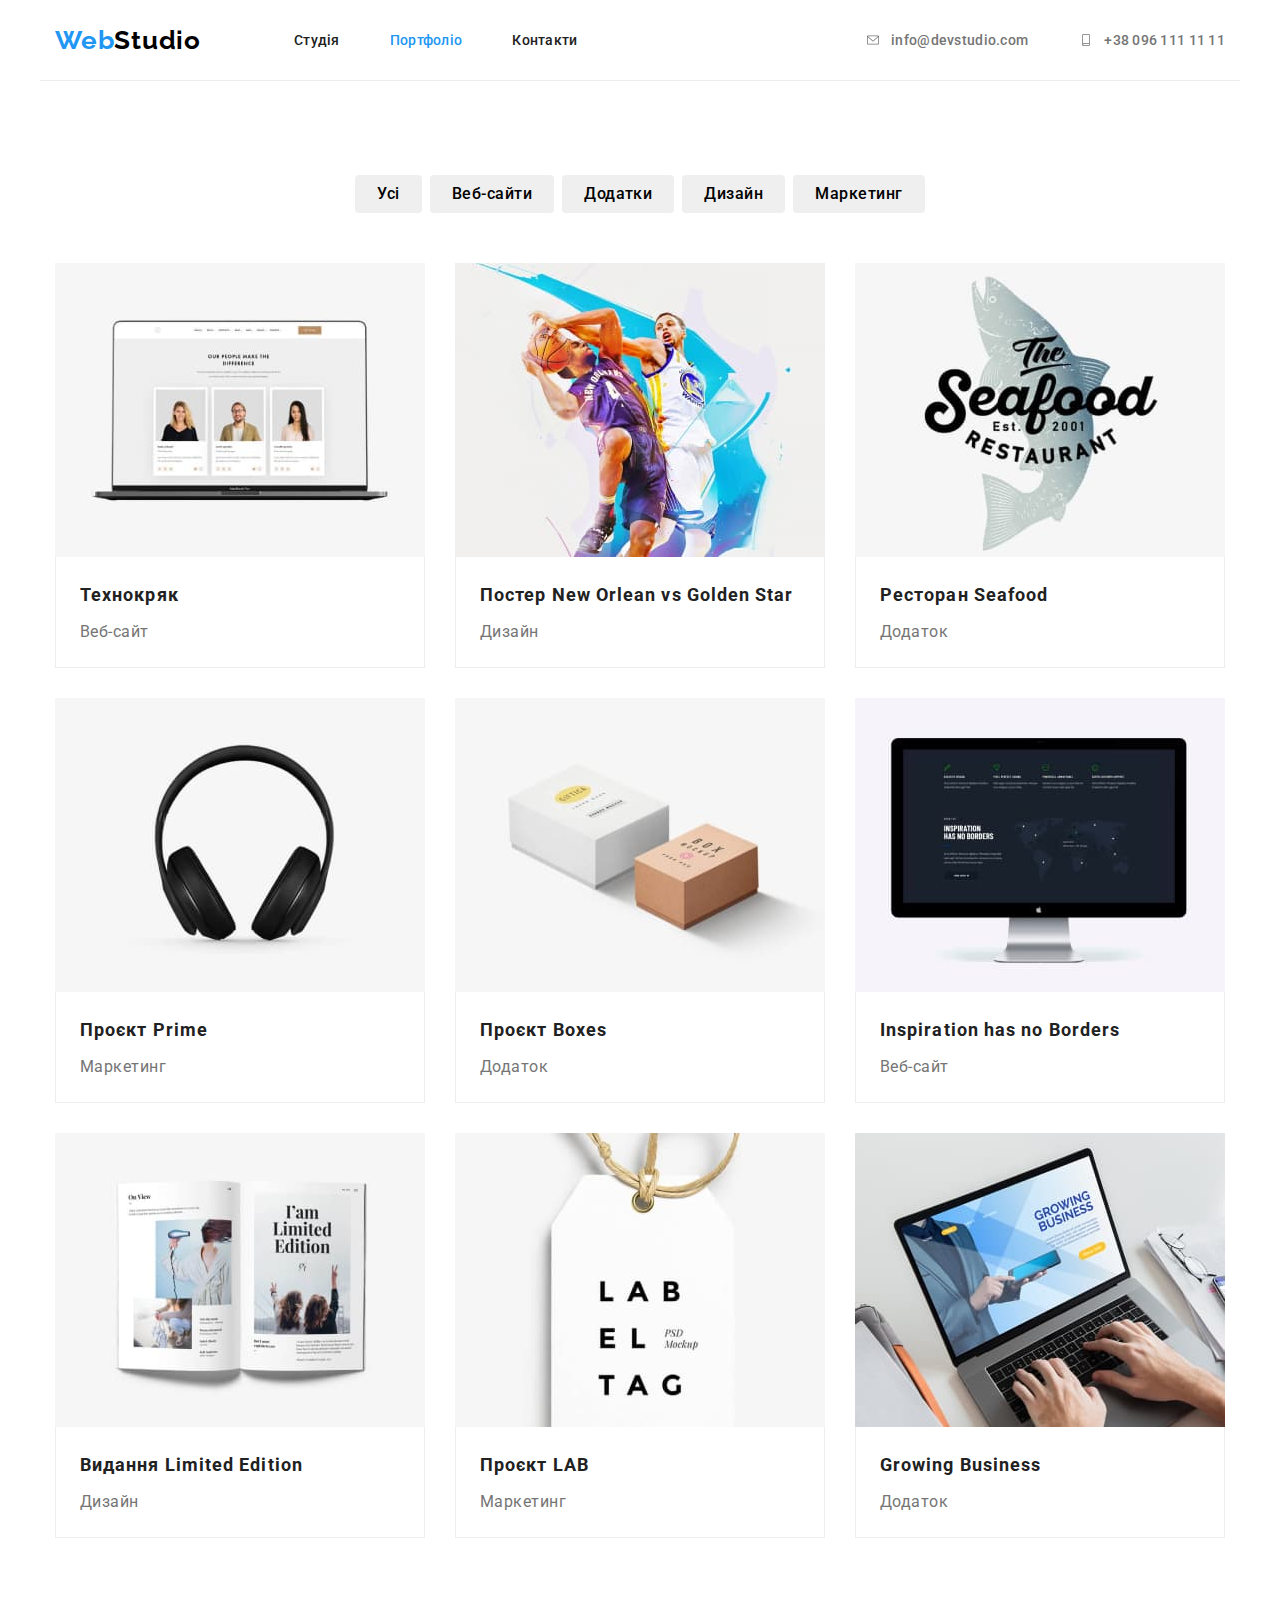
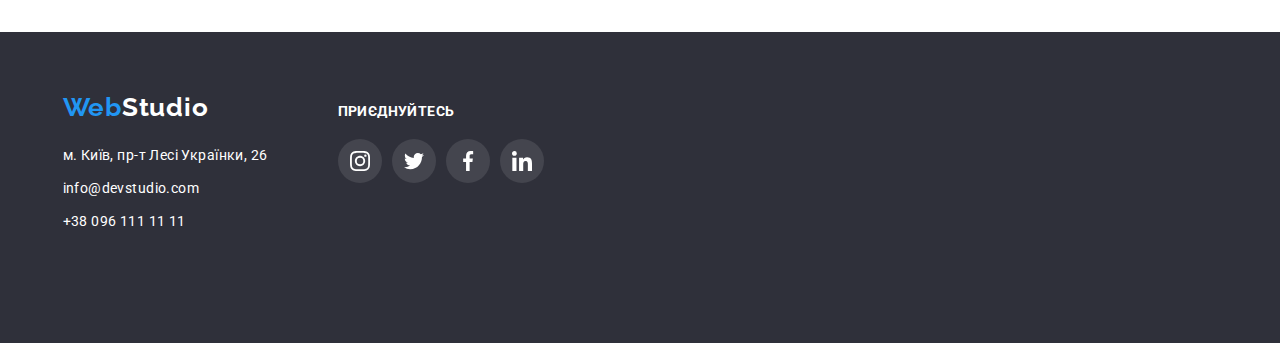
==== portfolio.html @ 4fbd9427 "hw-4" ====
<!DOCTYPE html>
<html lang="uk">
<head>
  <meta charset="UTF-8">
  <meta http-equiv="X-UA-Compatible" content="IE=edge">
  <meta name="viewport" content="width=device-width, initial-scale=1.0">
  <title>Document</title>
  <link rel="preconnect" href="https://fonts.googleapis.com">
  <link rel="preconnect" href="https://fonts.gstatic.com" crossorigin>
  <link href="https://fonts.googleapis.com/css2?family=Oleo+Script&family=Raleway:wght@700&family=Roboto:wght@400;500;700;900&display=swap" rel="stylesheet">
  <link rel="stylesheet" href="https://cdnjs.cloudflare.com/ajax/libs/modern-normalize/1.1.0/modern-normalize.min.css">

  <link rel="stylesheet" href="./css/styles.css">
</head>
<body>
<header>
  <div class="header-line conteiner site-nav">
    <nav class="site-nav">
      <a lang="en" class="logo" href="./index.html"><span class="logo-accent">Web</span><span
          class="logo-accent-second">Studio</span></a>
      <ul class=" site-nav list">
        <li class="item"><a href="./index.html" class="link">Студія</a></li>
        <li class="item"><a href="./portfolio.html" class="link current">Портфоліо</a></li>
        <li class="item"><a href="#" class="link">Контакти</a></li>
      </ul>
    </nav>
    <ul class="site-nav list right-position">
      <li class="item">
        <a href="#" class="link-contact">
          <svg class="contact-icon" width="16" height="12">
            <use href="./images/icons.svg#icon-envelope"></use>
          </svg>info@devstudio.com
        </a>
      </li>
      <li class="item">
        <a href="tel:+380961111111" class="link-contact">
          <svg class="contact-icon" width="16" height="12">
            <use href="./images/icons.svg#icon-smartphone">
            </use>
          </svg>+38 096 111 11 11
        </a>
      </li>
    </ul>
  </div>

</header>
<main>
  <section class="hero-portfolio">
    <div class="conteiner">
      <h1 class="visually-hidden">Наші роботи</h1>
      <ul class="list our-works">
        <li class="works"> <button type="button" class="button">Усі</button></li>
        <li class="works"> <button type="button" class="button">Веб-сайти</button></li>
        <li class="works"> <button type="button" class="button">Додатки</button></li>
        <li class="works"> <button type="button" class="button">Дизайн</button></li>
        <li class="works"> <button type="button" class="button">Маркетинг</button></li>
      </ul>
      <h2 class="visually-hidden">Зразки проєктів</h2>
      <ul class="project-list">
        <li class="works-sample">
          <img class="pjimg" src="./images/pj1.jpg" alt="відкритий веб-сайт на екрані ноутбука" width="370" height="294">
          <div class="project-description">
            <h3 class="project-name">Технокряк</h3>
            <p class="project-type">Веб-сайт</p>
          </div> 
        </li>
        <li class="works-sample">
         <img class="pjimg" src="./images/pj2.jpg" alt="два баскетболісти грають баскетбол" width="370" height="294">
         <div class="project-description">
           <h3 class="project-name">Постер New Orlean vs Golden Star</h3>
           <p class="project-type">Дизайн</p> 
         </div>
        </li>
        <li class="works-sample">
         <img class="pjimg" src="./images/pj3.jpg" alt="логотип ресторану" width="370" height="294">
         <div class="project-description">
           <h3 class="project-name">Ресторан Seafood</h3>
           <p class="project-type">Додаток</p>
         </div>
        </li>
        <li class="works-sample">
         <img class="pjimg" src="./images/pj4.jpg" alt="чорні великі навушники для прослуховування музики" width="370" height="294">
         <div class="project-description">
           <h3 class="project-name">Проєкт Prime</h3>
           <p class="project-type">Маркетинг</p>
         </div>
        </li>
        <li class="works-sample">
          <img class="pjimg" src="./images/pj5.jpg" alt="дві коробки" width="370" height="294">
          <div class="project-description">
           <h3 class="project-name">Проєкт Boxes</h3>
           <p class="project-type">Додаток</p>
          </div>
        </li>
        <li class="works-sample">
          <img class="pjimg" src="./images/pj6.jpg" alt="монітор комп'ютера" width="370" height="294">
          <div class="project-description">
           <h3 class="project-name">Inspiration has no Borders</h3>
           <p class="project-type">Веб-сайт</p>
          </div>
        </li>
        <li class="works-sample">
           <img class="pjimg" src="./images/pj7.jpg" alt="розкритий глянцевий журнал" width="370" height="294">
           <div class="project-description">
             <h3 class="project-name">Видання Limited Edition</h3>
             <p class="project-type">Дизайн</p>
           </div>
        </li>
        <li class="works-sample">
           <img class="pjimg" src="./images/pj8.jpg" alt="бірка" width="370" height="294">
           <div class="project-description">
             <h3 class="project-name">Проєкт LAB</h3>
             <p class="project-type">Маркетинг</p>
           </div>
        </li>
        <li class="works-sample">
           <img class="pjimg" src="./images/pj9.jpg" alt="робота за ноутбуком" width="370" height="294">
           <div class="project-description">
             <h3 class="project-name">Growing Business</h3>
             <p class="project-type">Додаток</p>
           </div>
        </li>
      </ul>    
   </div>
  </section>   
  
</main>
<footer class="footer">
  <div class="conteiner">
    <div class="parrent-address">
      <div class="address-content">
        <a lang="en" class="logo-footer" href="./index.html"><span class="logo-footer-accent">Web</span><span
            class="logo-footer-accent-second">Studio<span></a>
        <address class="address">
          <ul class="footer-list">
            <li class=footer-address>
              <a href="https://goo.gl/maps/9u5cawYjL2fReU3x6" target="_blank" rel="noopener noreferrer nofollow"
                class="contact"> м. Київ, пр-т Лесі Українки, 26</a>
            </li>
            <li class=footer-address><a href="#" class="contact">info@devstudio.com</a></li>
            <li class=footer-address><a href="#" class="contact">+38 096 111 11 11</a></li>
          </ul>
        </address>
      </div>
      <div class="social-networks">
        <h3 class="join-us">ПРИЄДНУЙТЕСЬ</h3>
        <div class="footer-social-links">
          <a class="footer-list-icon" href="#">
            <svg class="footer-link-icon" width="20" height="20">
              <use href="./images/icons.svg#icon-instagram-2"></use>
            </svg>
          </a>
          <a class="footer-list-icon" href="#">
            <svg class="footer-link-icon" width="20" height="20">
              <use href="./images/icons.svg#icon-twitter-1"></use>
            </svg>
          </a>
          <a class="footer-list-icon" href="#">
            <svg class="footer-link-icon" width="20" height="20">
              <use href="/images/icons.svg#icon-facebook-1"></use>
            </svg>
          </a>
          <a class="footer-list-icon" href="#">
            <svg class="footer-link-icon" width="20" height="20">
              <use href="./images/icons.svg#icon-linkedin-1"></use>
            </svg>
          </a>
        </div>
      </div>
    </div>

  </div>

</footer>
</body>
</html>
---- css/styles.css ----
:root{
  --primary-text-color:#757575;
  --title-text-color: #212121;
  --accent-color: #2196f3;
  --primary-background-color:#ffffff;
  --background-color: #f5f4fa;
  --text-color:#ffffff;
  --border-color: #ececec; 
  --border-color-secondary:#eeeeee;
  --icon-color: #AFB1B8; 



}
html{
  box-sizing: border-box;
}
*,
*::before,
*::after{
  box-sizing: inherit;
}

body{
  background-color: var(--primary-background-color)
  color: var(--primary-text-color);
  font-family: "Roboto" , sans-serif
}

/*Хедер*/
.header-line{
  max-width: 1600px;
  border-bottom: 1px solid var(--border-color);
}
.conteiner{
  margin: auto;
  width: 1200px;
  padding-left: 15px;
  padding-right: 15px;
}
.logo{
  display: block;
  padding-top: 24px;
  padding-bottom: 24px;
  margin-right: 93px;
  text-decoration: none;

}
.logo-accent{
  color:var(--accent-color);
  font-family: "Raleway", sans-serif;
  font-weight: 700;
  font-size: 26px;
  line-height: 31px;
  letter-spacing: 0.03em;
}
.logo-accent-second{
  color:#000000;
  font-family: "Raleway", sans-serif;
  font-weight: 700;
  font-size: 26px;
  line-height: 31px;
  letter-spacing: 0.03em;
}
.list{
  list-style: none;
  padding: 0;
  background-color: var(--primary-background-color);
}
h1,
h2,
h3,
h4,
h5,
h6,
p,
ul{
  margin: 0;
  padding: 0;
}


/*site-nav list*/
.site-nav {
  display: flex;
  align-items: center;
}

.site-nav .item+.item {
  margin-left: 50px;
}
.right-position{
  margin-left: auto;
}
.site-nav .link{
  color: var(--title-text-color);
  font-family: inherit;
  font-weight: 500;
  font-size: 14px;
  line-height: 16px;
  letter-spacing: 0.02em;
  text-decoration: none;
}
.site-nav .link:hover, 
.site-nav .link:focus{
  color: var(--accent-color);
}
.site-nav .link.current{
  color: var(--accent-color);
}
.site-nav .link{
  display: block;
  padding-top: 32px;
  padding-bottom: 32px;
}
.link-contact{
  display: flex;
  align-items: center;
  gap: 10px;
  padding-top: 32px;
  padding-bottom: 32px;
  color: var(--primary-text-color);
  font-family: "Roboto";
  font-weight: 500;
  font-size: 14px;
  line-height: 16px;
  letter-spacing: 0.02em;
  text-decoration: none;
}
.link-contact:hover{
  color: var(--accent-color);
  
}
.link-contact:hover .contact-icon,
.link-contact:focus .contact-icon{
  fill: var(--accent-color);
}
.contact-icon{
  display: flex;
  align-items: center;
  width: 16px;
  height: 12px;
  fill: var(--primary-text-color);
}

/*Main*/
  
.hero{
  text-align: center;
  background-color: #2F303A;
  padding-bottom: 200px;
  padding-top: 200px;
}
.overlay{
  max-width: 1600px;
  height: 600px;
  margin-left: auto;
  margin-right: auto;
  background-image: linear-gradient(to right, rgba(47, 48, 58, 0.4), rgba(47, 48, 58, 0.4)), url(../images/hero.jpg);
  background-size: cover;
  background-repeat: no-repeat;
  background-position: center;
}
.hero-title{
  margin-left: auto;
  margin-right: auto;
  margin-bottom: 30px;
  width: 696px;
  color: var(--text-color);
  font-family: "Roboto";
  font-weight: 900;
  font-size: 44px;
  line-height: 60px;  
  letter-spacing: 0.06em;
  text-transform: uppercase;
}
.primary-button{
  display: inline-block;
  padding: 10px 32px;
  border: none;
  border-radius: 4px;
  text-align: center;
  color: var(--background-color);
  background-color: var(--accent-color);
  font-family: inherit;
  font-weight: 700;
  font-size: 16px;
  line-height: 30px;
  letter-spacing: 0.06em;
  cursor: pointer;
  text-decoration: none;
}
.primary-button:hover,
.primary-button:focus {
  color: var(--background-color);
  background-color: #188ce8;
}

.visually-hidden {
  position: absolute;
  white-space: nowrap;
  width: 1px;
  height: 1px;
  overflow: hidden;
  border: 0;
  padding: 0;
  clip: rect(0 0 0 0);
  clip-path: inset(50%);
  margin: -1px;
}
.benefits{
  padding-bottom: 94px;
  padding-top: 94px;
  padding-left: 0;
  padding-right: 0;
}
.conteiner-benefits{
  display: flex;
}
.conteiner-benefits .block+.block{
  margin-left: 30px;
}
.benefits-icon{
  display: inline-block;
  align-items:center;
  justify-content: center;
  padding: 25px 100px ;
  width: 270px;
  height: 120px;
  border-radius: 4px;
  background-color: var(--background-color);
  margin-bottom: 30px;
}

.list-of{
  margin-bottom: 10px;
  width: 270px;
  color: var(--title-text-color);
  background-color: var(--primary-background-color);
  font-weight: 700;
  font-size: 14px;
  line-height: 16px;
  letter-spacing: 0.03em;
  text-transform: uppercase
}
.description{
  width: 270px;
  font-weight: 400;
  font-size: 14px;
  line-height: 24px;
  letter-spacing: 0.03em;
  color: var(--primary-text-color)
}
.section-work{
  padding: 0;
  padding-bottom: 94px;
}
.section-occupation{
  margin-bottom: 50px;
  text-align: center;
  color:var(--title-text-color);
  font-weight: 700;
  font-size: 36px;
  line-height: 42px;
  letter-spacing: 0.03em;
}
.occupation{
  display: flex;
}
.action+.action{
  margin-left: 30px;
}
.section-members{
  padding-top: 94px;
  padding-bottom: 94px;
  background-color: var(--background-color);
}
.our-team{
  margin-bottom: 50px;
  text-align: center;
  color: var(--title-text-color);
  font-weight: 700;
  font-size: 36px;
  line-height: 42px;
  letter-spacing: 0.03em;
}
.list-members{
  display: flex;
  padding:0;
  list-style: none;
}
.list-members .member+.member {
  margin-left: 30px;
}
.member{
  box-shadow: 0px 1px 3px rgba(0, 0, 0, 0.12), 0px 1px 1px rgba(0, 0, 0, 0.14), 0px 2px 1px rgba(0, 0, 0, 0.2);
  border-radius: 0px 0px 4px 4px;
  background-color: var(--primary-background-color);
}
img {
  display: block;
  max-width: 100%;
  height: auto;
}
.member-name{
  text-align: center;
  margin-bottom: 10px;
  color: var(--title-text-color);
  padding-top: 30px;
  font-weight: 500;
  font-size: 16px;
  line-height: 19px;
  letter-spacing: 0.03em;
}
.position{
  text-align: center;
  margin-bottom: 16px;
  color:var(--primary-text-color);
  font-weight: 400;
  font-size: 16px;
  line-height: 19px;
  letter-spacing: 0.03em;
}
.social-links{
  display: flex;
  align-items: center;
  justify-content: center;
  gap: 10px;
  padding-left: 32px;
  padding-right: 32px;
  padding-bottom: 30px;
}
.link-icon{
  display: flex;
  align-items: center;
  justify-content: center;
  border: 0;
  border-radius: 50%;
  width: 44px;
  height: 44px;
  background-color: var(--primary-background-color);
  color: var(--icon-color);
}

.link-icon:hover,
.link-icon:focus{
  background-color: var(--accent-color);
}
.link-icon:hover .social-icon,
.link-icon:focus .social-icon {
  background-color: var(--accent-color);
  fill: var(--text-color);
}
.social-icon {
  fill: var(--icon-color);
}
/*Логотипи клієнтів*/
.section-clients{
  padding-top: 94px;
  padding-bottom: 94px;
}
.our-clients{
  display: flex;
  justify-content: center;
  text-align: center;
  margin-bottom: 50px;
  font-weight: 700;
  font-size: 36px;
  line-height: 42px;
  letter-spacing: 0.03em
}
.list-clients {
  display: flex;
  padding: 0;
  gap: 30px;
  list-style: none;
}
.link-logo{
  display: flex;
  justify-content: center;
  align-items: center;
  cursor: pointer;
  text-decoration: none;
  width: 170px;
  height: 92px;
  border: 1px solid var(--icon-color);
  border-radius: 4px;
  fill: var(--icon-color);
}
.link-logo:hover,
.link-logo:focus{
  fill: var(--accent-color);
  border-color: var(--accent-color)
}
.link-logo:hover .client-logo,
.link-logo:focus .client-logo{
  border-color: var(--accent-color)
}

/*Футер*/
.footer{
  background-color: #2F303A;
  padding-top: 60px;
  padding-bottom: 60px;
  padding-left: 15px;
}
.logo-footer{
  display: inline-block;
  margin-bottom: 20px;
  text-decoration: none;
}
.logo-footer-accent{
  color: var(--accent-color);
  font-family: "Raleway", sans-serif;
  font-weight: 700;
  font-size: 26px;
  line-height: 31px;
  letter-spacing: 0.03em;

}
.logo-footer-accent-second{
  color: var(--text-color);
  font-family: "Raleway", sans-serif;
  font-weight: 700;
  font-size: 26px;
  line-height: 31px;
  letter-spacing: 0.03em;
}
.address{
  font-style: normal;
}
.footer-list{
  list-style: none;
}
.footer-address {
  margin-bottom: 9px;
}
.footer-address:last-child {
  margin: 0;
}
/*позиціонування футера*/

.parrent-address{
  display: flex;
  align-items: baseline;
}
.address-content{
  margin-right: 70px;
}

/*соцмережі футера*/
.join-us{
  display: flex;
  margin-bottom: 20px;
  font-weight: 700;
  font-size: 14px;
  line-height: 16px;
  letter-spacing: 0.03em;
  color: var(--text-color);
}
.footer-social-links {
  display: flex;
  align-items: center;
  justify-content: center;
  gap: 10px;
  padding-bottom: 100px;
}

.footer-list-icon {
  display: flex;
  align-items: center;
  justify-content: center;
  border: 0;
  border-radius: 50%;
  width: 44px;
  height: 44px;
  background-color: rgba(255, 255, 255, 0.1);
}

.footer-list-icon:hover,
.footer-list-icon:focus {
  background-color: var(--accent-color);
}

.footer-list-icon:hover .footer-link-icon,
.footer-list-icon:focus .footer-link-icon {
  background-color: var(--accent-color);
  fill: var(--text-color);
}

.footer-link-icon {
  fill: var(--text-color);
}
.contact{
  color: var(--text-color);
  font-family: inherit;
  font-weight: 400;
  font-size: 14px;
  line-height: 24px;
  letter-spacing: 0.03em;
  text-decoration: none;
}
.contact:hover,
.contact:focus{
  color: var(--accent-color)
}
.contact-rgba{
  color: rgba(255, 255, 255, 0.6);
}
.hero-portfolio{
  list-style: none;
  background-color: var(--primary-background-color);
  color: var(--title-text-color);
  padding-top: 94px;
  padding-bottom: 94px;
}
.our-works{
  display: flex;
  text-align: center;
  justify-content: center;
  margin-bottom: 50px;
}
.works+.works{
  margin-left: 8px;
}
.button{
  display: inline-block;
  padding: 6px 22px;
  border: none;
  border-radius: 4px;
  align-items: center;
  font-family: inherit;
  cursor: pointer;
  font-weight: 500;
  font-size: 16px;
  line-height: 26px;
  letter-spacing: 0.03em;
}
.button:hover,
.button:focus{
  background-color: var(--accent-color);
  color: var(--text-color);
  box-shadow: 0px 3px 1px rgba(0, 0, 0, 0.1), 0px 1px 2px rgba(0, 0, 0, 0.08), 0px 2px 2px rgba(0, 0, 0, 0.12);
}
/*projects*/
.project-description{
  padding: 20px 24px;
  border-left: 1px solid var(--border-color-secondary);
  border-right: 1px solid var(--border-color-secondary);
  border-bottom: 1px solid var(--border-color-secondary);
}
.project-list{
  list-style: none;
  flex-wrap: wrap;
  display: flex;
  padding: 0;
}
.works-sample{
  width:370px;
  margin-right:30px;
  margin-bottom: 30px;
}
.works-sample:nth-child(3n){
  margin-right: 0;
}
.works-sample:nth-last-child(-n+3){
  margin-bottom: 0;
}
.works-sample:hover,
.works-sample:focus{
  box-shadow: 0px 1px 1px rgba(0, 0, 0, 0.12), 0px 4px 4px rgba(0, 0, 0, 0.06), 1px 4px 6px rgba(0, 0, 0, 0.16);
}

.project-name{
  margin-bottom: 4px;
  color: var(--title-text-color);
  font-weight: 700;
  font-size: 18px;
  line-height: 36px;
  letter-spacing: 0.06em;
}
.project-type{
  color: var(--primary-text-color);
  font-weight: 400;
  font-size: 16px;
  line-height: 30px;
  letter-spacing: 0.03em;
}
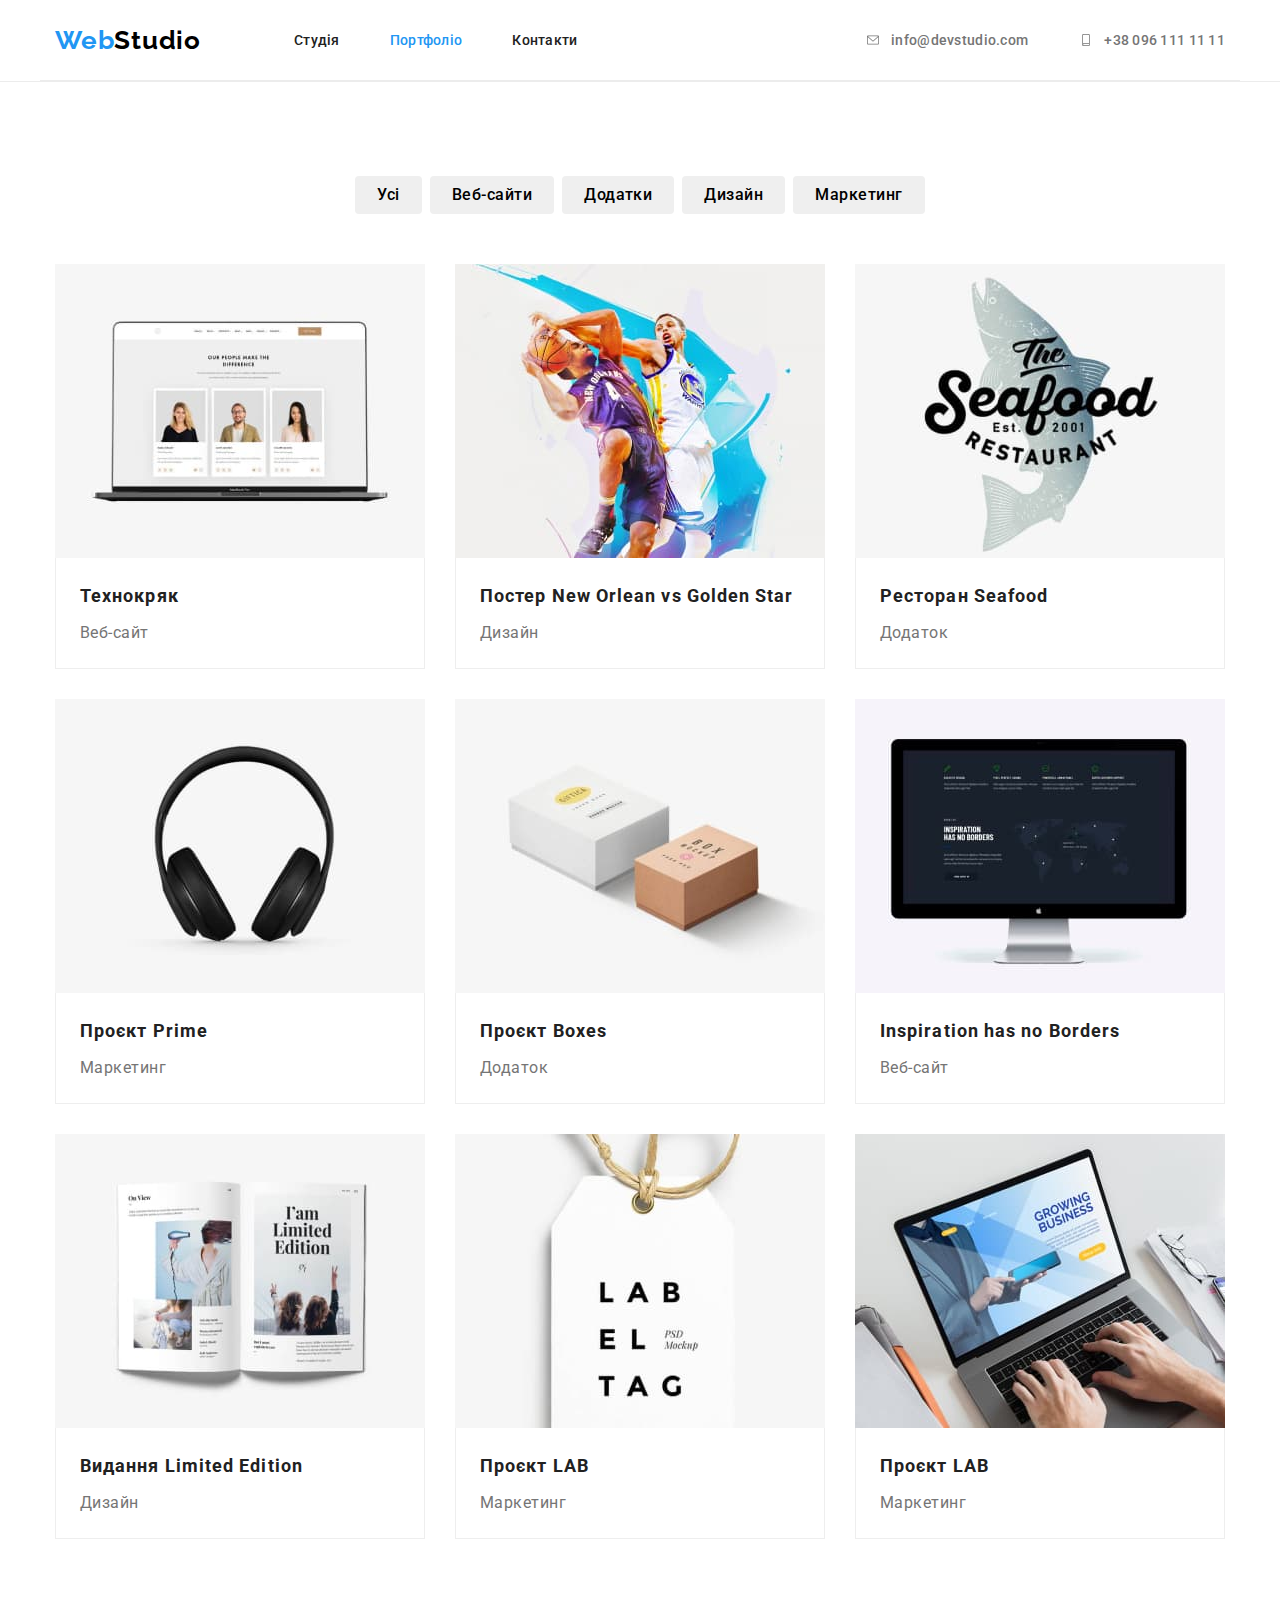
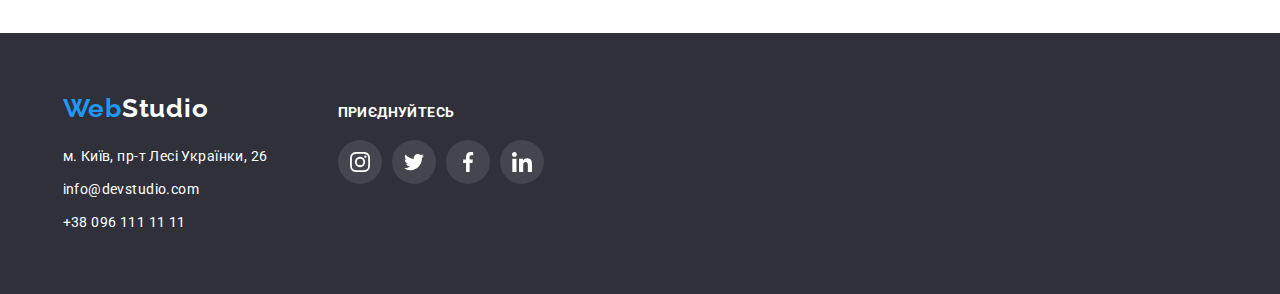
==== commit f9b46c89: "hw4" ====
--- a/portfolio.html
+++ b/portfolio.html
@@ -13,7 +13,7 @@
   <link rel="stylesheet" href="./css/styles.css">
 </head>
 <body>
-<header>
+<header class="header-line">
   <div class="header-line conteiner site-nav">
     <nav class="site-nav">
       <a lang="en" class="logo" href="./index.html"><span class="logo-accent">Web</span><span
@@ -58,67 +58,86 @@
       <h2 class="visually-hidden">Зразки проєктів</h2>
       <ul class="project-list">
         <li class="works-sample">
-          <img class="pjimg" src="./images/pj1.jpg" alt="відкритий веб-сайт на екрані ноутбука" width="370" height="294">
-          <div class="project-description">
-            <h3 class="project-name">Технокряк</h3>
-            <p class="project-type">Веб-сайт</p>
-          </div> 
-        </li>
-        <li class="works-sample">
-         <img class="pjimg" src="./images/pj2.jpg" alt="два баскетболісти грають баскетбол" width="370" height="294">
-         <div class="project-description">
-           <h3 class="project-name">Постер New Orlean vs Golden Star</h3>
-           <p class="project-type">Дизайн</p> 
-         </div>
-        </li>
-        <li class="works-sample">
-         <img class="pjimg" src="./images/pj3.jpg" alt="логотип ресторану" width="370" height="294">
-         <div class="project-description">
-           <h3 class="project-name">Ресторан Seafood</h3>
-           <p class="project-type">Додаток</p>
-         </div>
-        </li>
-        <li class="works-sample">
-         <img class="pjimg" src="./images/pj4.jpg" alt="чорні великі навушники для прослуховування музики" width="370" height="294">
-         <div class="project-description">
-           <h3 class="project-name">Проєкт Prime</h3>
-           <p class="project-type">Маркетинг</p>
-         </div>
-        </li>
-        <li class="works-sample">
-          <img class="pjimg" src="./images/pj5.jpg" alt="дві коробки" width="370" height="294">
-          <div class="project-description">
-           <h3 class="project-name">Проєкт Boxes</h3>
-           <p class="project-type">Додаток</p>
-          </div>
-        </li>
-        <li class="works-sample">
-          <img class="pjimg" src="./images/pj6.jpg" alt="монітор комп'ютера" width="370" height="294">
-          <div class="project-description">
-           <h3 class="project-name">Inspiration has no Borders</h3>
-           <p class="project-type">Веб-сайт</p>
-          </div>
-        </li>
-        <li class="works-sample">
+          <a class="link-sample" href="#">
+            <img class="pjimg" src="./images/pj1.jpg" alt="відкритий веб-сайт на екрані ноутбука" width="370" height="294">
+            <div class="project-description">
+              <h3 class="project-name">Технокряк</h3>
+              <p class="project-type">Веб-сайт</p>
+            </div>
+          </a>
+        </li>
+        <li class="works-sample">
+          <a class="link-sample" href="#">
+           <img class="pjimg" src="./images/pj2.jpg" alt="два баскетболісти грають баскетбол" width="370" height="294">
+           <div class="project-description">
+             <h3 class="project-name">Постер New Orlean vs Golden Star</h3>
+             <p class="project-type">Дизайн</p>
+           </div>
+          </a>
+        </li>
+        <li class="works-sample">
+          <a class="link-sample" href="#">
+            <img class="pjimg" src="./images/pj3.jpg" alt="логотип ресторану" width="370" height="294">
+            <div class="project-description">
+              <h3 class="project-name">Ресторан Seafood</h3>
+              <p class="project-type">Додаток</p>
+            </div>
+          </a>
+        </li>
+        <li class="works-sample">
+          <a class="link-sample" href="#">
+           <img class="pjimg" src="./images/pj4.jpg" alt="чорні великі навушники для прослуховування музики" width="370"
+            height="294">
+           <div class="project-description">
+             <h3 class="project-name">Проєкт Prime</h3>
+             <p class="project-type">Маркетинг</p>
+           </div>
+          </a>    
+        </li>
+        <li class="works-sample">
+          <a class="link-sample" href="#">
+           <img class="pjimg" src="./images/pj5.jpg" alt="дві коробки" width="370" height="294">
+           <div class="project-description">
+             <h3 class="project-name">Проєкт Boxes</h3>
+             <p class="project-type">Додаток</p>
+           </div>
+          </a>
+        </li>
+        <li class="works-sample">
+          <a class="link-sample" href="#">
+           <img class="pjimg" src="./images/pj6.jpg" alt="монітор комп'ютера" width="370" height="294">
+           <div class="project-description">
+             <h3 class="project-name">Inspiration has no Borders</h3>
+             <p class="project-type">Веб-сайт</p>
+           </div>
+          </a>
+        </li>
+        <li class="works-sample">
+          <a class="link-sample" href="#">
            <img class="pjimg" src="./images/pj7.jpg" alt="розкритий глянцевий журнал" width="370" height="294">
            <div class="project-description">
              <h3 class="project-name">Видання Limited Edition</h3>
              <p class="project-type">Дизайн</p>
            </div>
-        </li>
-        <li class="works-sample">
-           <img class="pjimg" src="./images/pj8.jpg" alt="бірка" width="370" height="294">
-           <div class="project-description">
-             <h3 class="project-name">Проєкт LAB</h3>
-             <p class="project-type">Маркетинг</p>
-           </div>
-        </li>
-        <li class="works-sample">
-           <img class="pjimg" src="./images/pj9.jpg" alt="робота за ноутбуком" width="370" height="294">
-           <div class="project-description">
-             <h3 class="project-name">Growing Business</h3>
-             <p class="project-type">Додаток</p>
-           </div>
+          </a>
+        </li>
+        <li class="works-sample">
+          <a class="link-sample" href="#">
+            <img class="pjimg" src="./images/pj8.jpg" alt="бірка" width="370" height="294">
+            <div class="project-description">
+              <h3 class="project-name">Проєкт LAB</h3>
+              <p class="project-type">Маркетинг</p>
+            </div>
+          </a>
+        </li>
+        <li class="works-sample">
+          <a class="link-sample" href="#">
+            <img class="pjimg" src="./images/pj9.jpg" alt="ноутбук" width="370" height="294">
+            <div class="project-description">
+              <h3 class="project-name">Проєкт LAB</h3>
+              <p class="project-type">Маркетинг</p>
+            </div>
+          </a>
         </li>
       </ul>    
    </div>
@@ -144,28 +163,36 @@
       </div>
       <div class="social-networks">
         <h3 class="join-us">ПРИЄДНУЙТЕСЬ</h3>
-        <div class="footer-social-links">
-          <a class="footer-list-icon" href="#">
-            <svg class="footer-link-icon" width="20" height="20">
-              <use href="./images/icons.svg#icon-instagram-2"></use>
-            </svg>
-          </a>
-          <a class="footer-list-icon" href="#">
-            <svg class="footer-link-icon" width="20" height="20">
-              <use href="./images/icons.svg#icon-twitter-1"></use>
-            </svg>
-          </a>
-          <a class="footer-list-icon" href="#">
-            <svg class="footer-link-icon" width="20" height="20">
-              <use href="/images/icons.svg#icon-facebook-1"></use>
-            </svg>
-          </a>
-          <a class="footer-list-icon" href="#">
-            <svg class="footer-link-icon" width="20" height="20">
-              <use href="./images/icons.svg#icon-linkedin-1"></use>
-            </svg>
-          </a>
-        </div>
+        <ul class="footer-social-links">
+          <li>
+            <a class="footer-list-icon" href="#">
+              <svg class="footer-link-icon" width="20" height="20">
+                <use href="./images/icons.svg#icon-instagram-2"></use>
+              </svg>
+           </a>
+          </li>
+          <li>
+           <a class="footer-list-icon" href="#">
+              <svg class="footer-link-icon" width="20" height="20">
+                <use href="./images/icons.svg#icon-twitter-1"></use>
+             </svg>
+           </a>
+         </li>
+         <li>
+           <a class="footer-list-icon" href="#">
+             <svg class="footer-link-icon" width="20" height="20">
+               <use href="./images/icons.svg#icon-facebook-1"></use>
+             </svg>
+           </a>
+         </li>
+         <li>
+           <a class="footer-list-icon" href="#">
+             <svg class="footer-link-icon" width="20" height="20">
+               <use href="./images/icons.svg#icon-linkedin-1"></use>
+             </svg>
+           </a>
+         </li>
+       </ul>
       </div>
     </div>
 
--- a/css/styles.css
+++ b/css/styles.css
@@ -29,7 +29,8 @@
 
 /*Хедер*/
 .header-line{
-  max-width: 1600px;
+  margin-left: auto;
+  margin-right: auto;
   border-bottom: 1px solid var(--border-color);
 }
 .conteiner{
@@ -323,13 +324,13 @@
 }
 .social-links{
   display: flex;
+  list-style-type: none;
   align-items: center;
   justify-content: center;
   gap: 10px;
-  padding-left: 32px;
-  padding-right: 32px;
   padding-bottom: 30px;
 }
+
 .link-icon{
   display: flex;
   align-items: center;
@@ -460,10 +461,10 @@
 }
 .footer-social-links {
   display: flex;
+  list-style: none;
   align-items: center;
   justify-content: center;
   gap: 10px;
-  padding-bottom: 100px;
 }
 
 .footer-list-icon {
@@ -566,10 +567,16 @@
 .works-sample:nth-last-child(-n+3){
   margin-bottom: 0;
 }
+.link-sample{
+  text-decoration: none;
+}
 .works-sample:hover,
 .works-sample:focus{
-  box-shadow: 0px 1px 1px rgba(0, 0, 0, 0.12), 0px 4px 4px rgba(0, 0, 0, 0.06), 1px 4px 6px rgba(0, 0, 0, 0.16);
-}
+  box-shadow:0px 1px 1px rgba(0, 0, 0, 0.12),
+  0px 4px 4px rgba(0, 0, 0, 0.06),
+  1px 4px 6px rgba(0, 0, 0, 0.16);
+}
+
 
 .project-name{
   margin-bottom: 4px;
